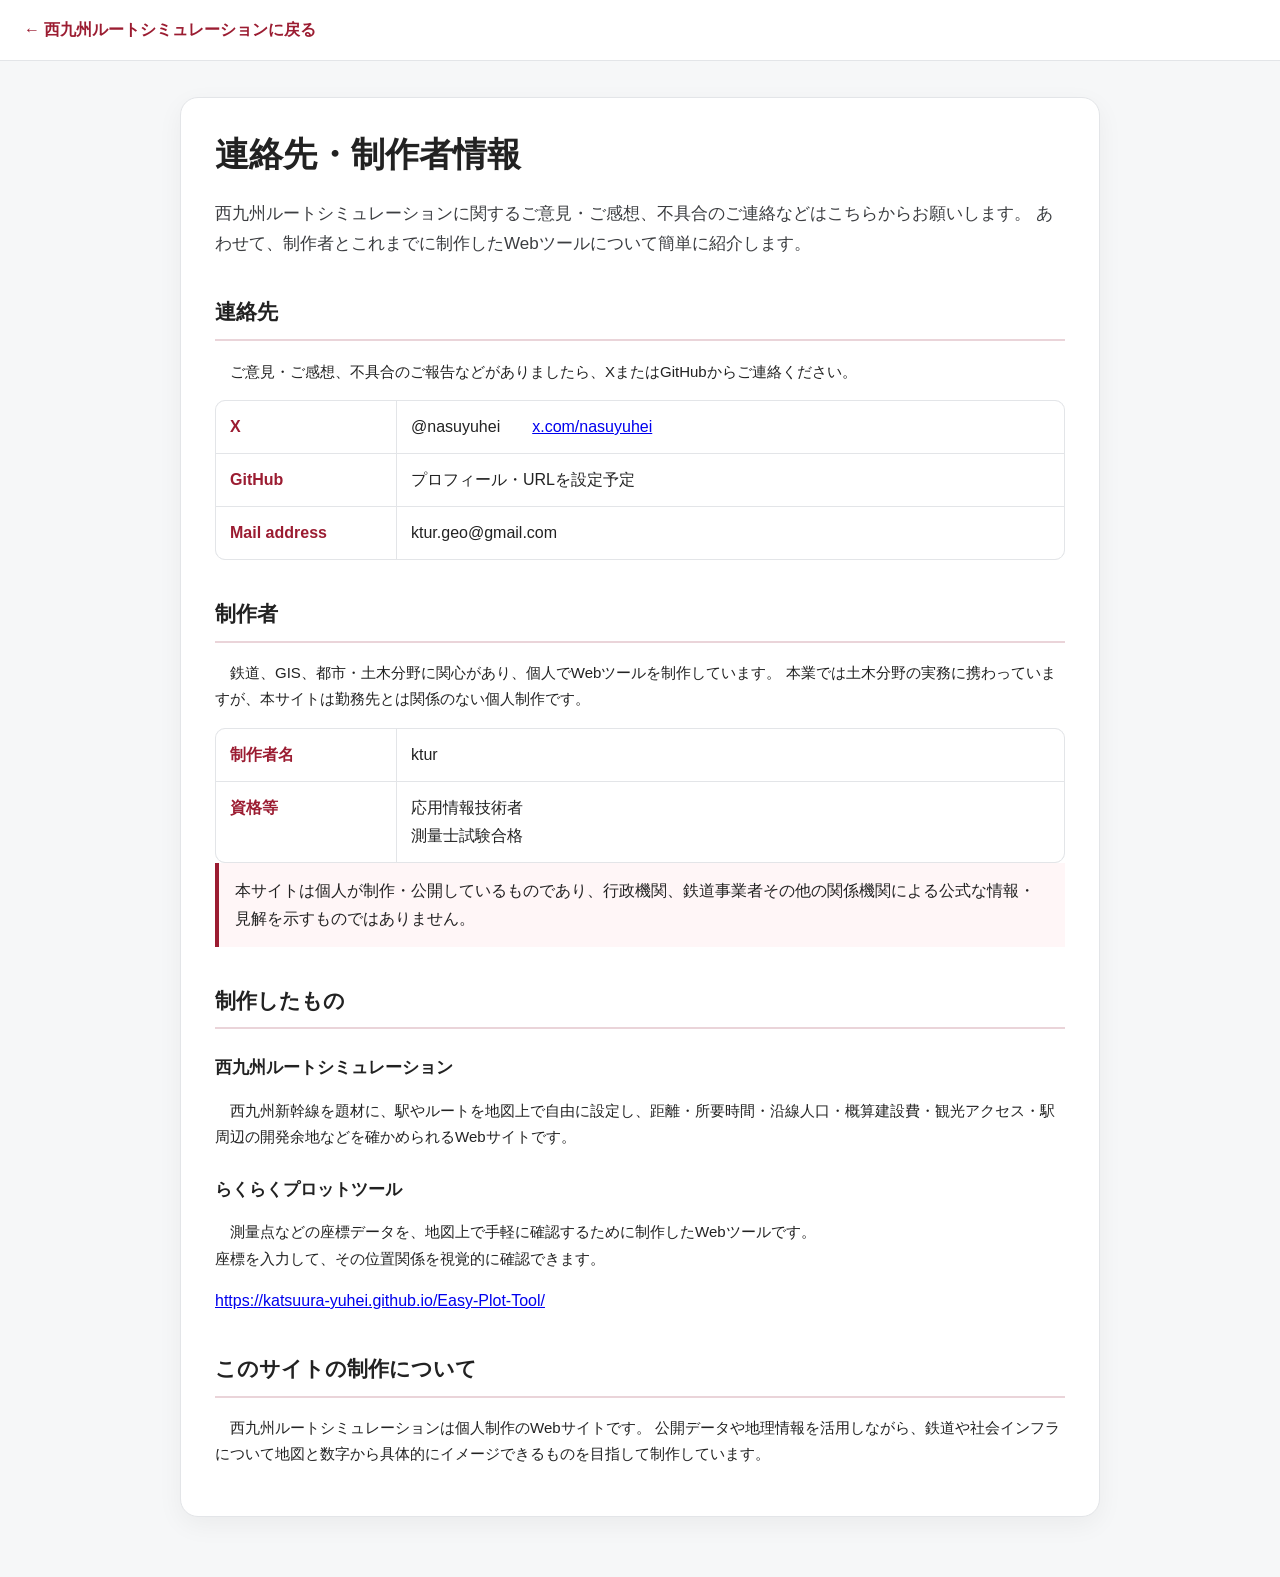
==== creator.html @ fc140cd6 "Initial public release" ====
<!DOCTYPE html>
<html lang="ja">
<head>
  <meta charset="UTF-8">
  <meta name="viewport" content="width=device-width, initial-scale=1.0">
  <title>連絡先・制作者情報 | 西九州ルートシミュレーション</title>
  <link rel="stylesheet" href="document.css">
</head>
<body>
  <header>
    <a href="index.html">← 西九州ルートシミュレーションに戻る</a>
  </header>

  <main>
    <h1>連絡先・制作者情報</h1>
    <p class="lead">
      西九州ルートシミュレーションに関するご意見・ご感想、不具合のご連絡などはこちらからお願いします。
      あわせて、制作者とこれまでに制作したWebツールについて簡単に紹介します。
    </p>

    <h2>連絡先</h2>
    <p>
      ご意見・ご感想、不具合のご報告などがありましたら、XまたはGitHubからご連絡ください。
    </p>

    <div class="method-grid">
      <strong>X</strong>
      <div>
        <!-- TODO: Xのアカウント名とURLを設定してください -->
        @nasuyuhei　　<a href="https://x.com/nasuyuhei" target="blank">x.com/nasuyuhei</a>
      </div>

      <strong>GitHub</strong>
      <div>
        <!-- TODO: GitHubのプロフィールまたはリポジトリURLを設定してください -->
        プロフィール・URLを設定予定
      </div>
            <strong>Mail address</strong>
            <div>ktur.geo@gmail.com</div>    
      </div>

    <h2>制作者</h2>
    <p>
      鉄道、GIS、都市・土木分野に関心があり、個人でWebツールを制作しています。
      本業では土木分野の実務に携わっていますが、本サイトは勤務先とは関係のない個人制作です。
    </p>

    <div class="method-grid">
      <strong>制作者名</strong>
      <div>
        <!-- TODO: 決定したハンドルネームを設定してください -->
        ktur
      </div>

      <strong>資格等</strong>
      <div>
        応用情報技術者<br>
        測量士試験合格
      </div>
    </div>

    <div class="notice">
      本サイトは個人が制作・公開しているものであり、行政機関、鉄道事業者その他の関係機関による公式な情報・見解を示すものではありません。
    </div>

    <h2>制作したもの</h2>

    <h3>西九州ルートシミュレーション</h3>
    <p>
      西九州新幹線を題材に、駅やルートを地図上で自由に設定し、距離・所要時間・沿線人口・概算建設費・観光アクセス・駅周辺の開発余地などを確かめられるWebサイトです。
    </p>

    <h3>らくらくプロットツール</h3>
    <p>
      測量点などの座標データを、地図上で手軽に確認するために制作したWebツールです。<br>
      座標を入力して、その位置関係を視覚的に確認できます。
    </p>
  <a href="https://katsuura-yuhei.github.io/Easy-Plot-Tool/"target="_blank">https://katsuura-yuhei.github.io/Easy-Plot-Tool/</a>

    <h2>このサイトの制作について</h2>
    <p>
      西九州ルートシミュレーションは個人制作のWebサイトです。
      公開データや地理情報を活用しながら、鉄道や社会インフラについて地図と数字から具体的にイメージできるものを目指して制作しています。
    </p>
  </main>
</body>
</html>
---- document.css ----
@charset "utf-8";

:root {
  --accent: #9b1c31;
  --text: #222;
  --muted: #5f6368;
  --line: #e3e5e8;
}

* {
  box-sizing: border-box;
}

body {
  margin: 0;
  color: var(--text);
  background: #f6f7f8;
  font-family: -apple-system, BlinkMacSystemFont, "Segoe UI", "Hiragino Sans", "Yu Gothic UI", sans-serif;
  line-height: 1.75;
}

header {
  padding: 16px 24px;
  background: #fff;
  border-bottom: 1px solid var(--line);
}

header a {
  color: var(--accent);
  text-decoration: none;
  font-weight: 700;
}

main {
  width: min(920px, calc(100% - 32px));
  margin: 36px auto 60px;
  padding: 34px;
  background: #fff;
  border: 1px solid var(--line);
  border-radius: 18px;
  box-shadow: 0 8px 26px rgba(0, 0, 0, .05);
}

h1 {
  margin-top: 0;
  font-size: clamp(25px, 4vw, 34px);
  line-height: 1.3;
}

h2 {
  margin-top: 36px;
  padding-bottom: 8px;
  border-bottom: 2px solid #ead4d9;
  font-size: 21px;
}

h3 {
  margin: 24px 0 6px;
  font-size: 17px;
}

p,
li {
  font-size: 15px;
}

/* 本文の段落だけ、先頭を1文字分下げる */
main p:not(.lead) {
  text-indent: 1em;
}

.lead {
  color: #3b3d40;
  font-size: 17px;
}

.notice {
  padding: 14px 16px;
  border-left: 4px solid var(--accent);
  background: #fff6f7;
}

.method-grid {
  display: grid;
  grid-template-columns: 180px 1fr;
  gap: 1px;
  overflow: hidden;
  border: 1px solid var(--line);
  border-radius: 10px;
  background: var(--line);
}

.method-grid > * {
  padding: 12px 14px;
  background: #fff;
}

.method-grid strong {
  color: var(--accent);
}

code {
  padding: 1px 4px;
  border-radius: 4px;
  background: #f1f2f4;
  font-family: ui-monospace, Consolas, monospace;
  font-size: .9em;
}

@media (max-width: 640px) {
  main {
    width: calc(100% - 20px);
    margin: 10px auto 30px;
    padding: 22px;
  }

  .method-grid {
    grid-template-columns: 1fr;
    gap: 0;
  }

  .method-grid > * {
    border-bottom: 1px solid var(--line);
  }
}
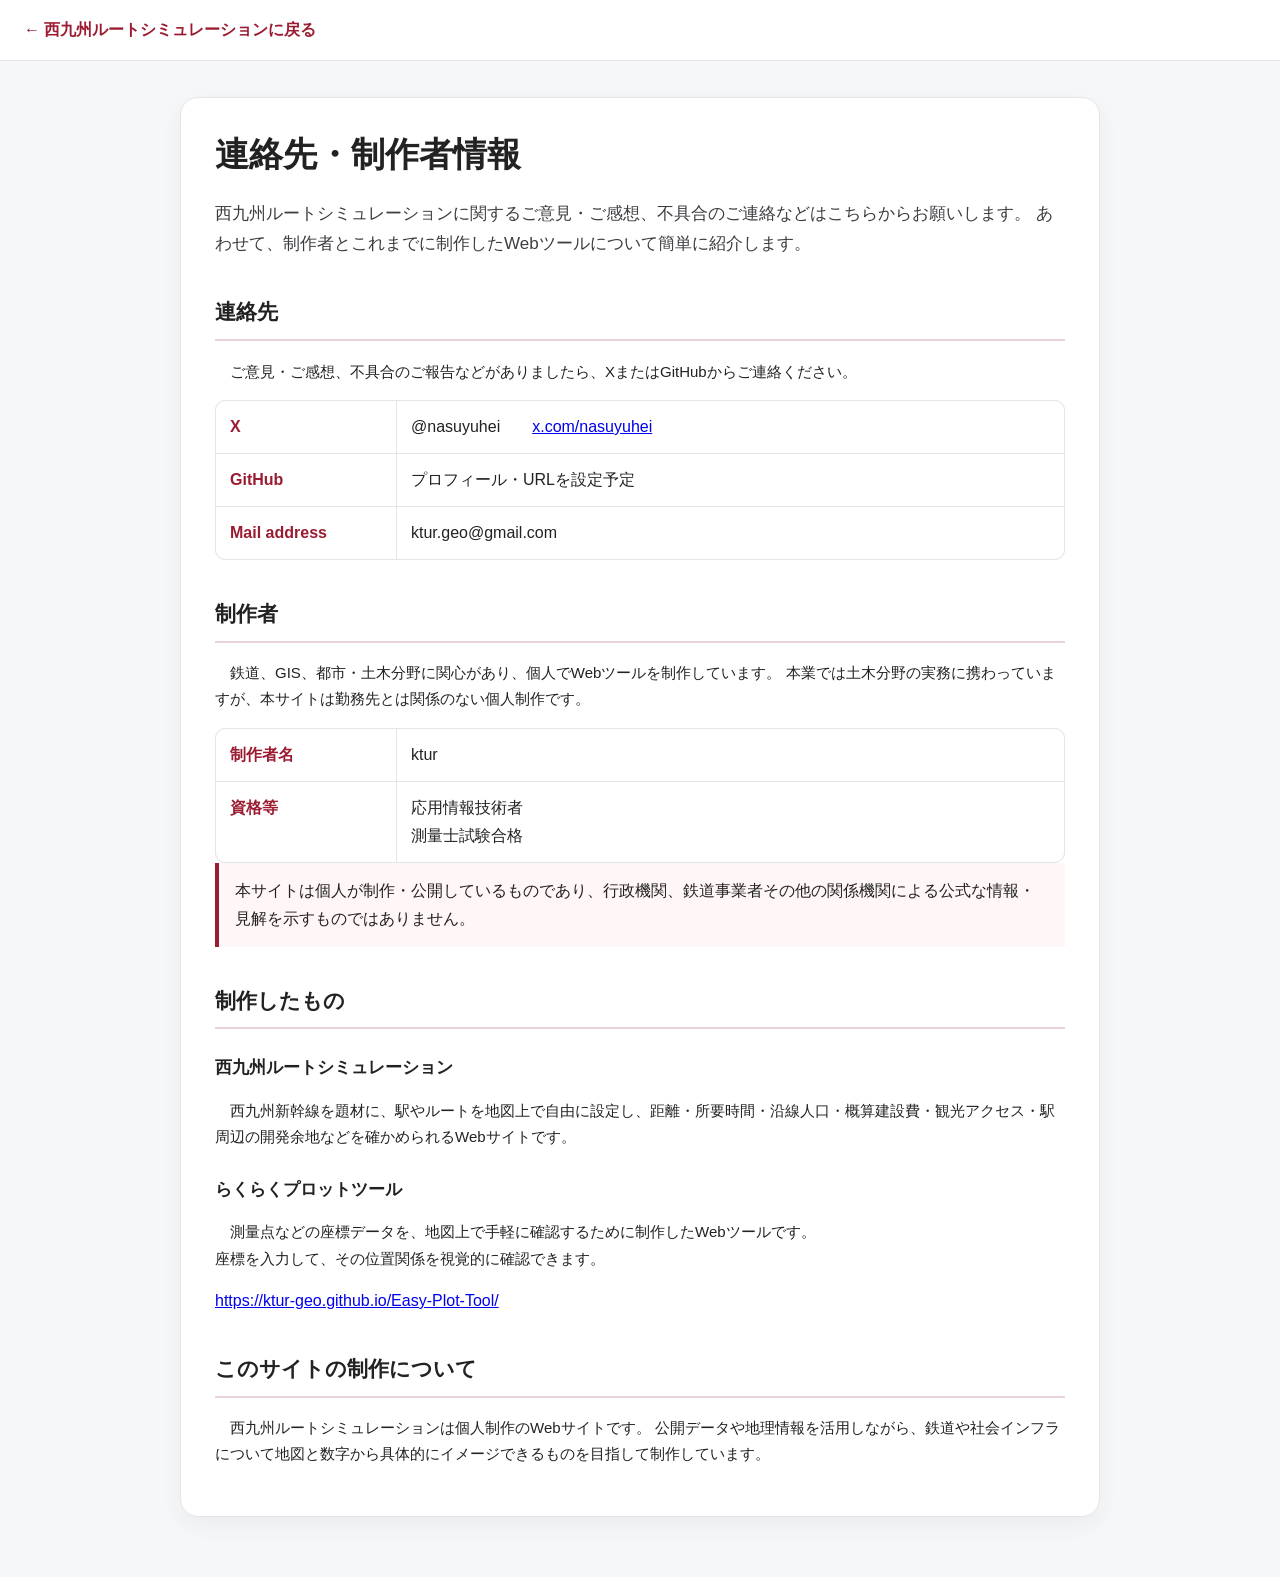
==== commit 30652252: "表題の表示" ====
--- a/creator.html
+++ b/creator.html
@@ -75,7 +75,7 @@
       測量点などの座標データを、地図上で手軽に確認するために制作したWebツールです。<br>
       座標を入力して、その位置関係を視覚的に確認できます。
     </p>
-  <a href="https://katsuura-yuhei.github.io/Easy-Plot-Tool/"target="_blank">https://katsuura-yuhei.github.io/Easy-Plot-Tool/</a>
+  <a href="https://ktur-geo.github.io/Easy-Plot-Tool/"target="_blank">https://ktur-geo.github.io/Easy-Plot-Tool/</a>
 
     <h2>このサイトの制作について</h2>
     <p>
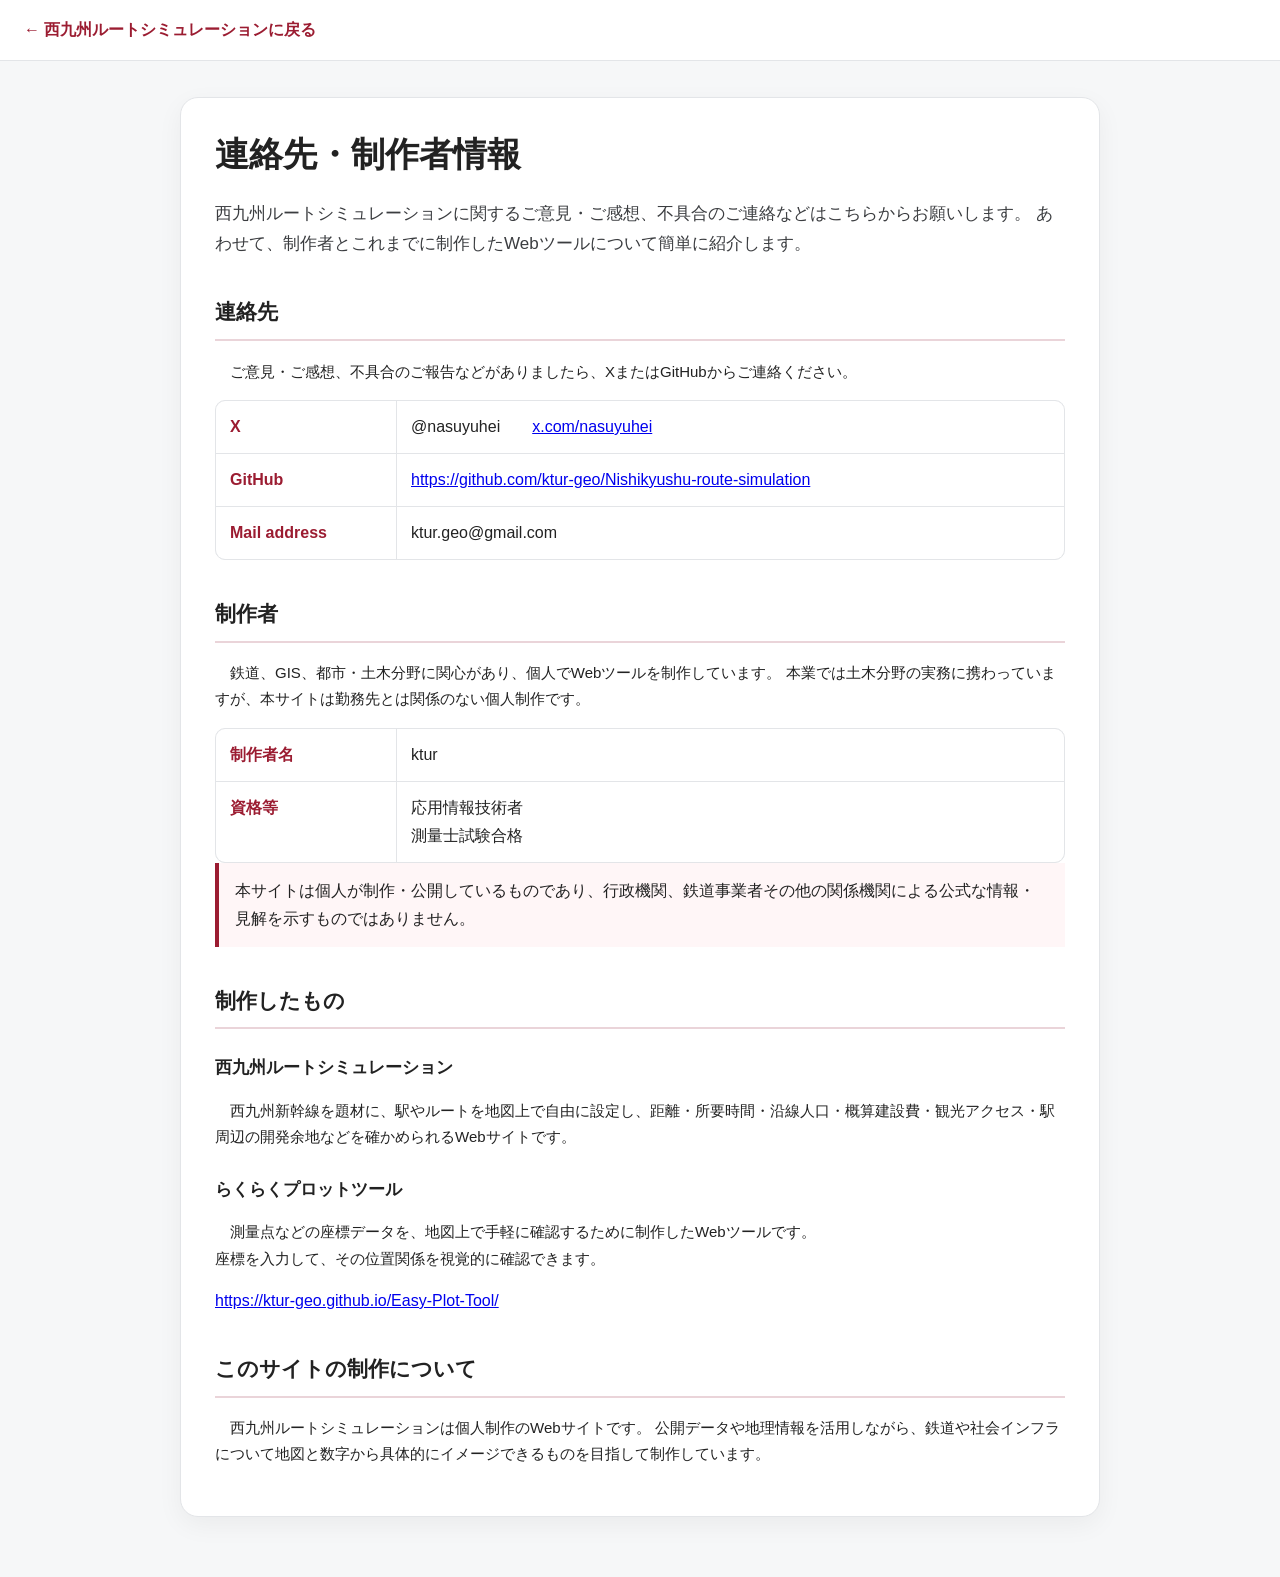
==== commit ba3e33be: "githubリンクを修正" ====
--- a/creator.html
+++ b/creator.html
@@ -33,7 +33,7 @@
       <strong>GitHub</strong>
       <div>
         <!-- TODO: GitHubのプロフィールまたはリポジトリURLを設定してください -->
-        プロフィール・URLを設定予定
+        <a href="https://github.com/ktur-geo/Nishikyushu-route-simulation" target="_blank">https://github.com/ktur-geo/Nishikyushu-route-simulation</a>
       </div>
             <strong>Mail address</strong>
             <div>ktur.geo@gmail.com</div>    
